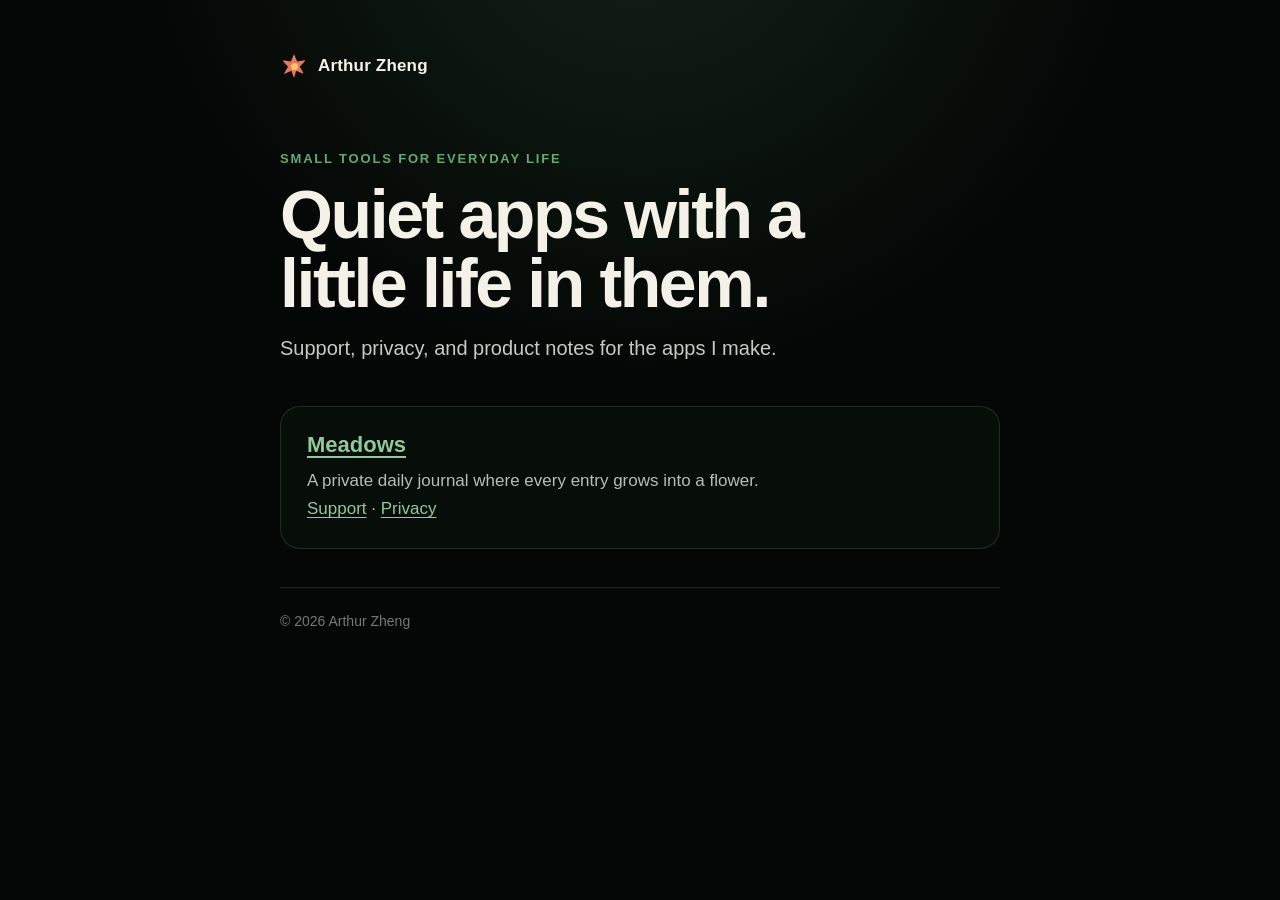
==== index.html @ 9b3b0abd "Create public app support website" ====
<!doctype html>
<html lang="en">
<head>
  <meta charset="utf-8">
  <meta name="viewport" content="width=device-width, initial-scale=1">
  <meta name="theme-color" content="#050706">
  <meta name="description" content="Support and privacy pages for Arthur Zheng's apps.">
  <title>Arthur Zheng — Apps</title>
  <link rel="stylesheet" href="styles.css">
</head>
<body>
  <main class="page">
    <nav class="nav" aria-label="Main navigation">
      <a class="brand" href="./"><span class="flower" aria-hidden="true"></span>Arthur Zheng</a>
    </nav>
    <span class="eyebrow">Small tools for everyday life</span>
    <h1>Quiet apps with a little life in them.</h1>
    <p class="lede">Support, privacy, and product notes for the apps I make.</p>
    <div class="card">
      <h2><a href="meadows/">Meadows</a></h2>
      <p>A private daily journal where every entry grows into a flower.</p>
      <p><a href="meadows/support/">Support</a> · <a href="meadows/privacy/">Privacy</a></p>
    </div>
    <footer>© 2026 Arthur Zheng</footer>
  </main>
</body>
</html>
---- styles.css ----
:root {
  color-scheme: dark;
  --night: #050706;
  --night-soft: #09140d;
  --paper: #f4f1e8;
  --muted: #9ca19a;
  --leaf: #65a873;
  --leaf-dark: #315f3b;
  --line: rgba(244, 241, 232, 0.12);
  --coral: #e5785e;
}

* { box-sizing: border-box; }

html { background: var(--night); }

body {
  margin: 0;
  min-height: 100vh;
  color: var(--paper);
  background:
    radial-gradient(circle at 50% -8rem, rgba(49, 95, 59, 0.32), transparent 31rem),
    var(--night);
  font-family: ui-rounded, "SF Pro Rounded", -apple-system, BlinkMacSystemFont, "Segoe UI", sans-serif;
  font-size: 17px;
  line-height: 1.65;
}

a { color: #91c99c; text-underline-offset: 0.18em; }
a:hover { color: #b2ddb9; }

.page {
  width: min(720px, calc(100% - 40px));
  margin: 0 auto;
  padding: 52px 0 72px;
}

.nav {
  display: flex;
  align-items: center;
  justify-content: space-between;
  margin-bottom: 64px;
}

.brand {
  display: inline-flex;
  align-items: center;
  gap: 10px;
  color: var(--paper);
  text-decoration: none;
  font-weight: 700;
  letter-spacing: 0.01em;
}

.flower {
  position: relative;
  width: 28px;
  height: 28px;
}

.flower::before {
  content: "";
  position: absolute;
  inset: 2px;
  background: var(--coral);
  border-radius: 52% 48% 54% 46%;
  clip-path: polygon(50% 0, 63% 31%, 100% 25%, 74% 53%, 93% 84%, 59% 70%, 50% 100%, 39% 70%, 7% 84%, 25% 53%, 0 25%, 37% 31%);
}

.flower::after {
  content: "";
  position: absolute;
  width: 7px;
  height: 7px;
  left: 10.5px;
  top: 10.5px;
  border-radius: 50%;
  background: #f3c669;
}

.nav-links { display: flex; gap: 22px; }
.nav-links a { color: var(--muted); text-decoration: none; font-size: 15px; }
.nav-links a[aria-current="page"] { color: var(--paper); }

.eyebrow {
  color: var(--leaf);
  font-size: 13px;
  font-weight: 800;
  letter-spacing: 0.14em;
  text-transform: uppercase;
}

h1 {
  margin: 8px 0 14px;
  max-width: 620px;
  font-size: clamp(42px, 8vw, 68px);
  line-height: 1.02;
  letter-spacing: -0.035em;
}

.lede {
  margin: 0 0 42px;
  max-width: 610px;
  color: #c7cbc5;
  font-size: 20px;
  line-height: 1.55;
}

.updated {
  display: inline-block;
  margin-bottom: 30px;
  color: var(--muted);
  font-size: 14px;
}

.card {
  margin: 18px 0;
  padding: 24px 26px;
  border: 1px solid var(--line);
  border-radius: 20px;
  background: rgba(9, 20, 13, 0.56);
}

.card h2, section h2 {
  margin: 0 0 8px;
  color: var(--paper);
  font-size: 22px;
  line-height: 1.3;
}

.card p, section p { margin: 0; color: #b8bdb6; }

section {
  padding: 28px 0;
  border-top: 1px solid var(--line);
}

section ul { margin: 12px 0 0; padding-left: 1.25em; color: #b8bdb6; }
section li + li { margin-top: 8px; }

.button {
  display: inline-flex;
  align-items: center;
  justify-content: center;
  min-height: 52px;
  margin-top: 22px;
  padding: 0 24px;
  border-radius: 999px;
  color: white;
  background: #4c925c;
  text-decoration: none;
  font-weight: 750;
}

.button:hover { color: white; background: #58a369; }

.note {
  padding: 18px 20px;
  border-left: 3px solid var(--leaf);
  border-radius: 0 14px 14px 0;
  color: #c7cbc5;
  background: rgba(101, 168, 115, 0.08);
}

footer {
  margin-top: 38px;
  padding-top: 22px;
  border-top: 1px solid var(--line);
  color: #737a73;
  font-size: 14px;
}

@media (max-width: 560px) {
  .page { width: min(100% - 30px, 720px); padding-top: 28px; }
  .nav { margin-bottom: 48px; }
  .nav-links { gap: 14px; }
  .lede { font-size: 18px; }
  .card { padding: 21px 20px; }
}
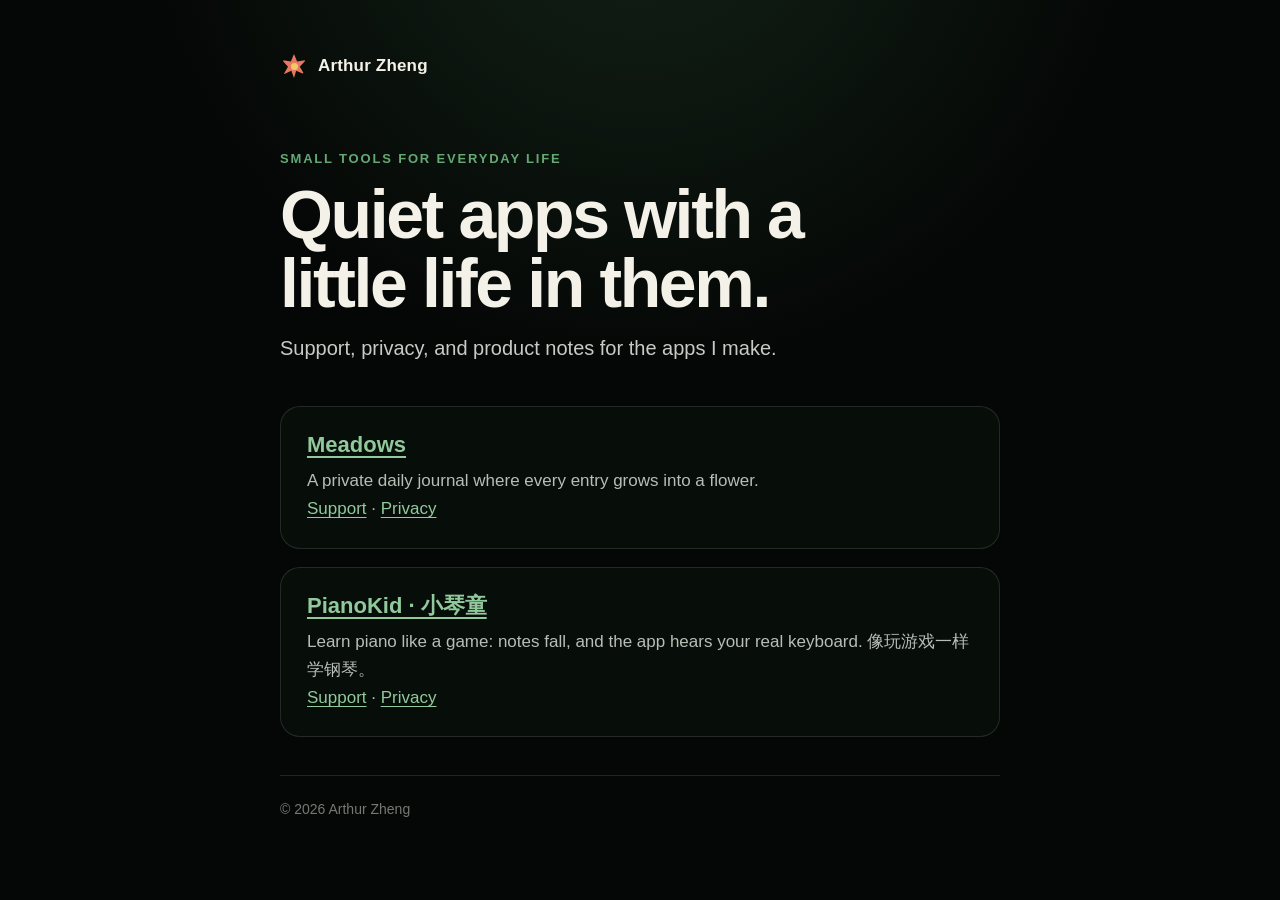
==== commit 4345f08c: "Add PianoKid support and privacy pages Co-Authored-By: Claude Sonnet 5.5 <noreply@anthropic.com>" ====
--- a/index.html
+++ b/index.html
@@ -21,6 +21,11 @@
       <p>A private daily journal where every entry grows into a flower.</p>
       <p><a href="meadows/support/">Support</a> · <a href="meadows/privacy/">Privacy</a></p>
     </div>
+    <div class="card">
+      <h2><a href="pianokid/">PianoKid · 小琴童</a></h2>
+      <p>Learn piano like a game: notes fall, and the app hears your real keyboard. 像玩游戏一样学钢琴。</p>
+      <p><a href="pianokid/support/">Support</a> · <a href="pianokid/privacy/">Privacy</a></p>
+    </div>
     <footer>© 2026 Arthur Zheng</footer>
   </main>
 </body>
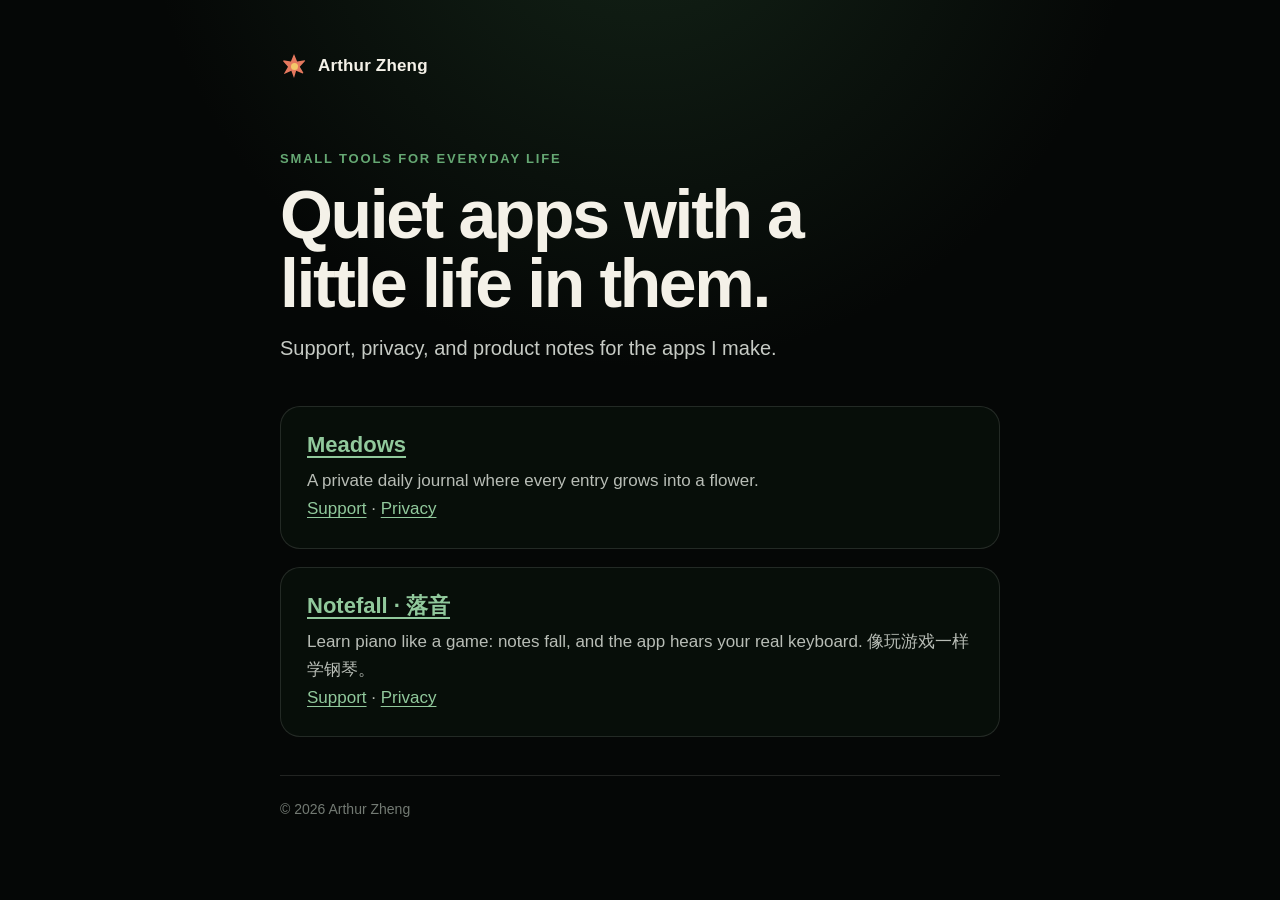
==== commit 4c2c8f21: "Rename PianoKid pages to Notefall Co-Authored-By: Claude Sonnet 5.5 <noreply@anthropic.com>" ====
--- a/index.html
+++ b/index.html
@@ -22,7 +22,7 @@
       <p><a href="meadows/support/">Support</a> · <a href="meadows/privacy/">Privacy</a></p>
     </div>
     <div class="card">
-      <h2><a href="pianokid/">PianoKid · 小琴童</a></h2>
+      <h2><a href="pianokid/">Notefall · 落音</a></h2>
       <p>Learn piano like a game: notes fall, and the app hears your real keyboard. 像玩游戏一样学钢琴。</p>
       <p><a href="pianokid/support/">Support</a> · <a href="pianokid/privacy/">Privacy</a></p>
     </div>
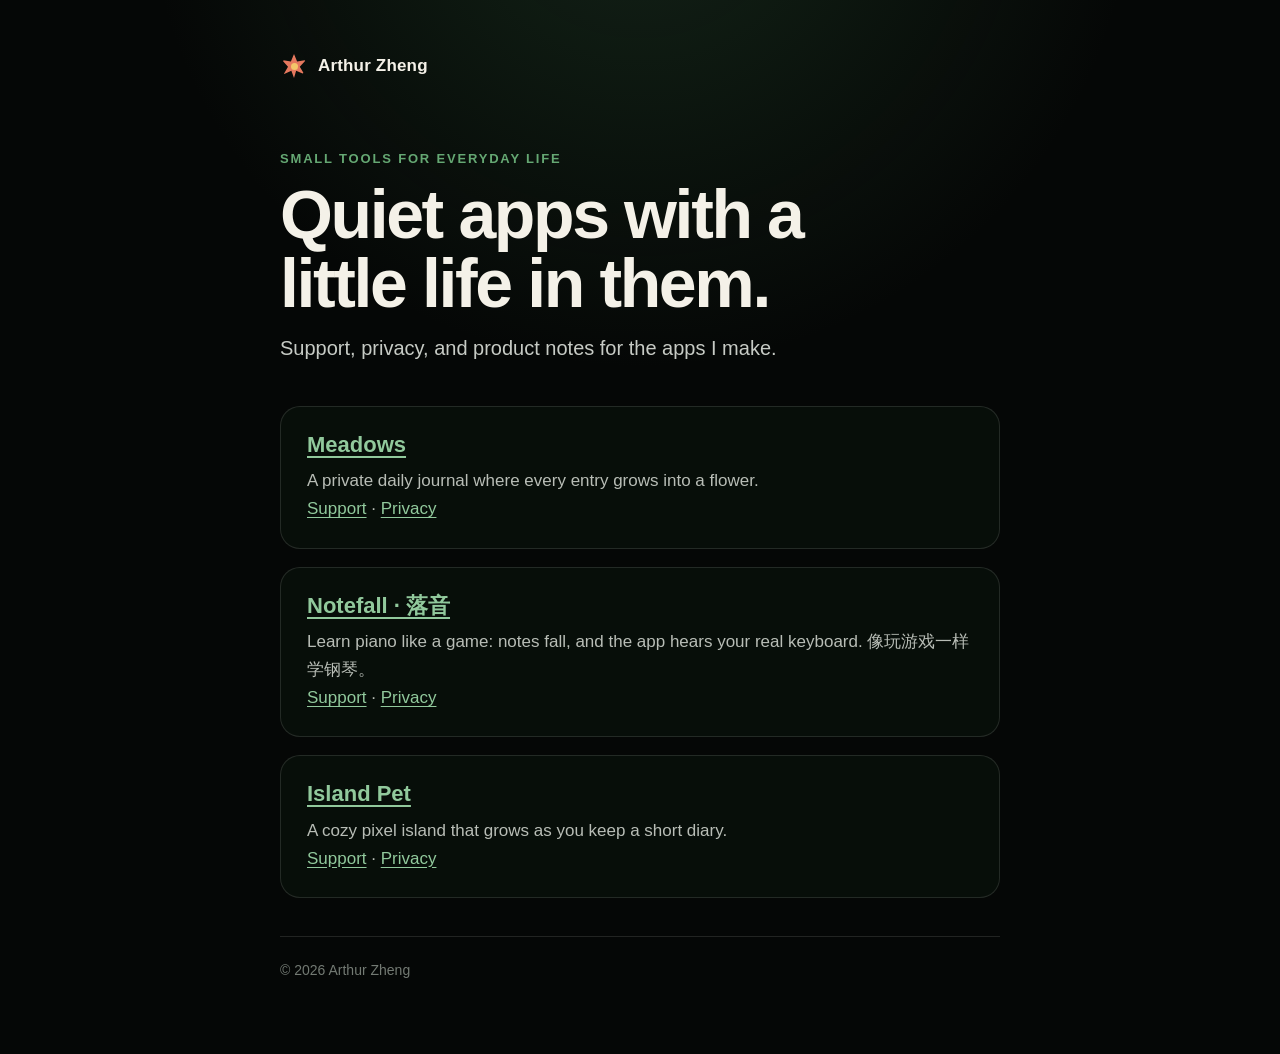
==== commit 9290b927: "Add Island Pet support and privacy pages Co-Authored-By: Claude Opus 5.5 <noreply@anthropic.com>" ====
--- a/index.html
+++ b/index.html
@@ -26,6 +26,11 @@
       <p>Learn piano like a game: notes fall, and the app hears your real keyboard. 像玩游戏一样学钢琴。</p>
       <p><a href="pianokid/support/">Support</a> · <a href="pianokid/privacy/">Privacy</a></p>
     </div>
+    <div class="card">
+      <h2><a href="islandpet/">Island Pet</a></h2>
+      <p>A cozy pixel island that grows as you keep a short diary.</p>
+      <p><a href="islandpet/support/">Support</a> · <a href="islandpet/privacy/">Privacy</a></p>
+    </div>
     <footer>© 2026 Arthur Zheng</footer>
   </main>
 </body>
